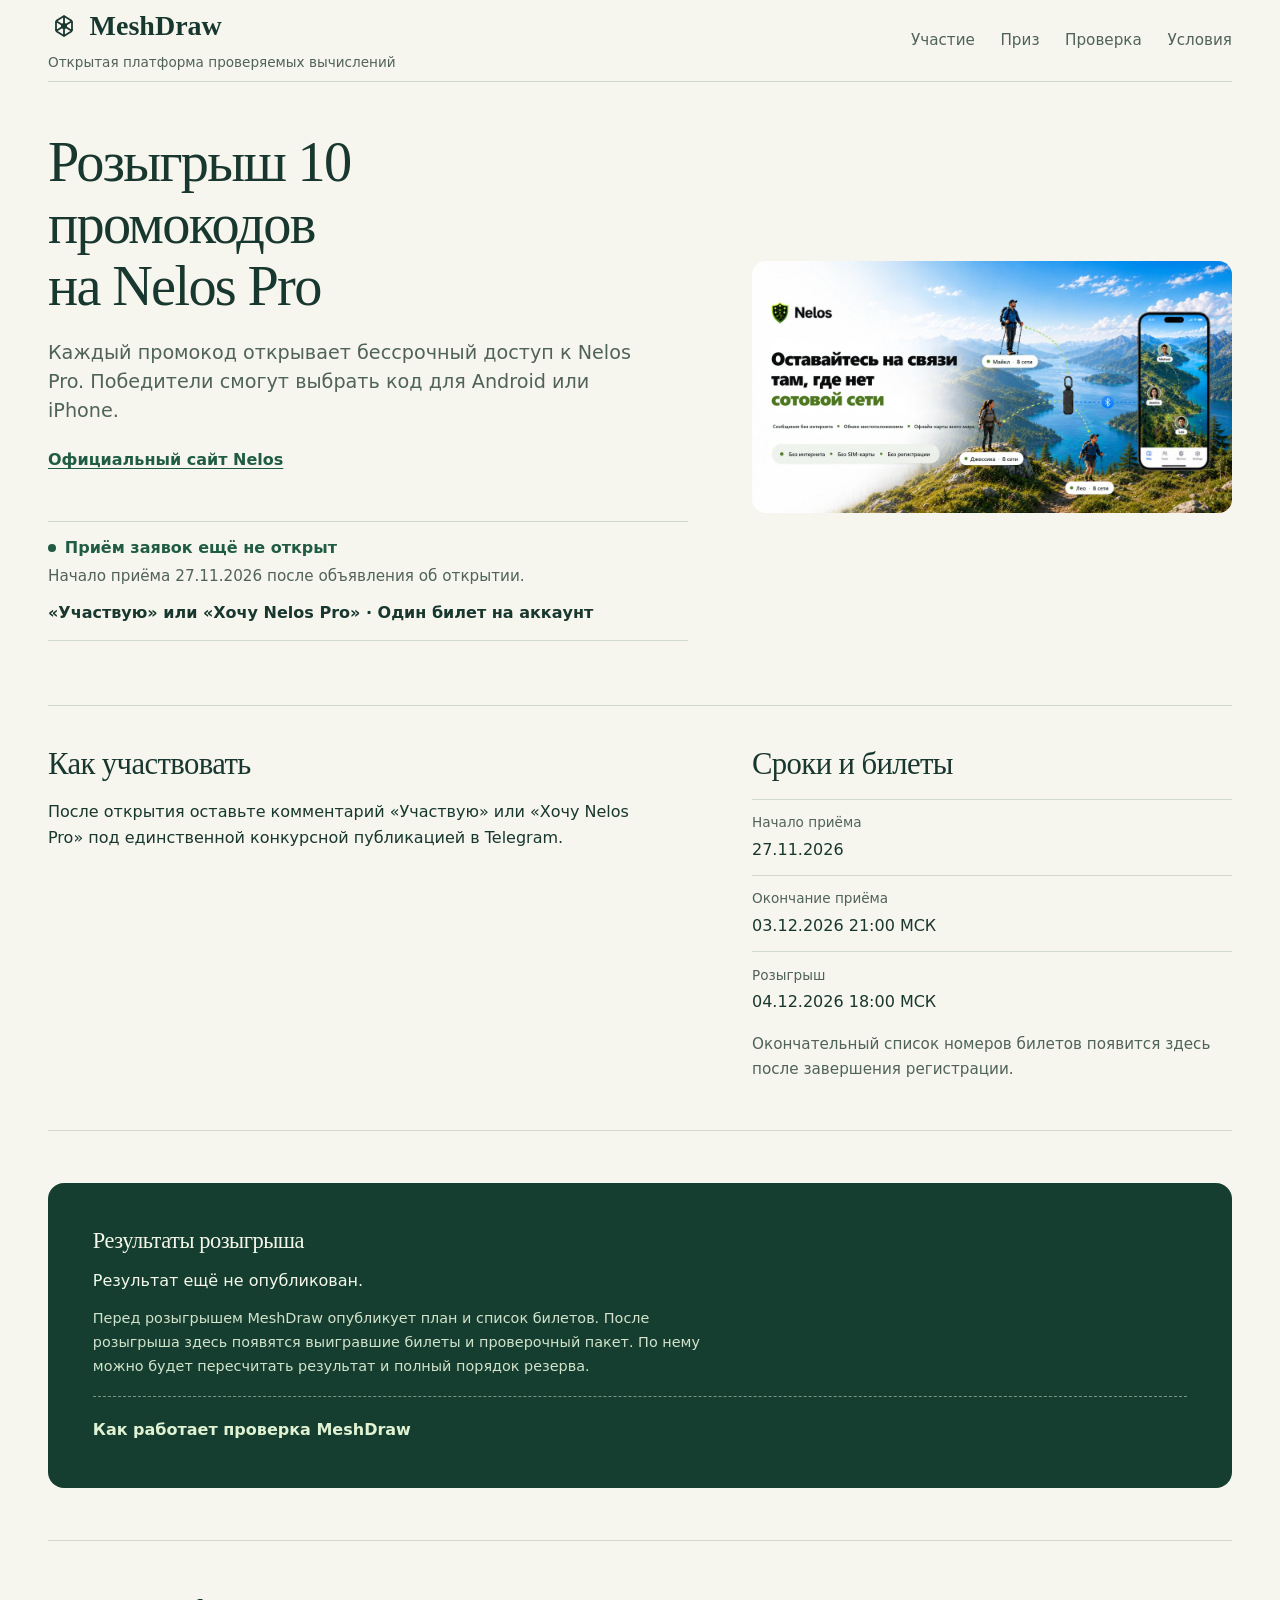
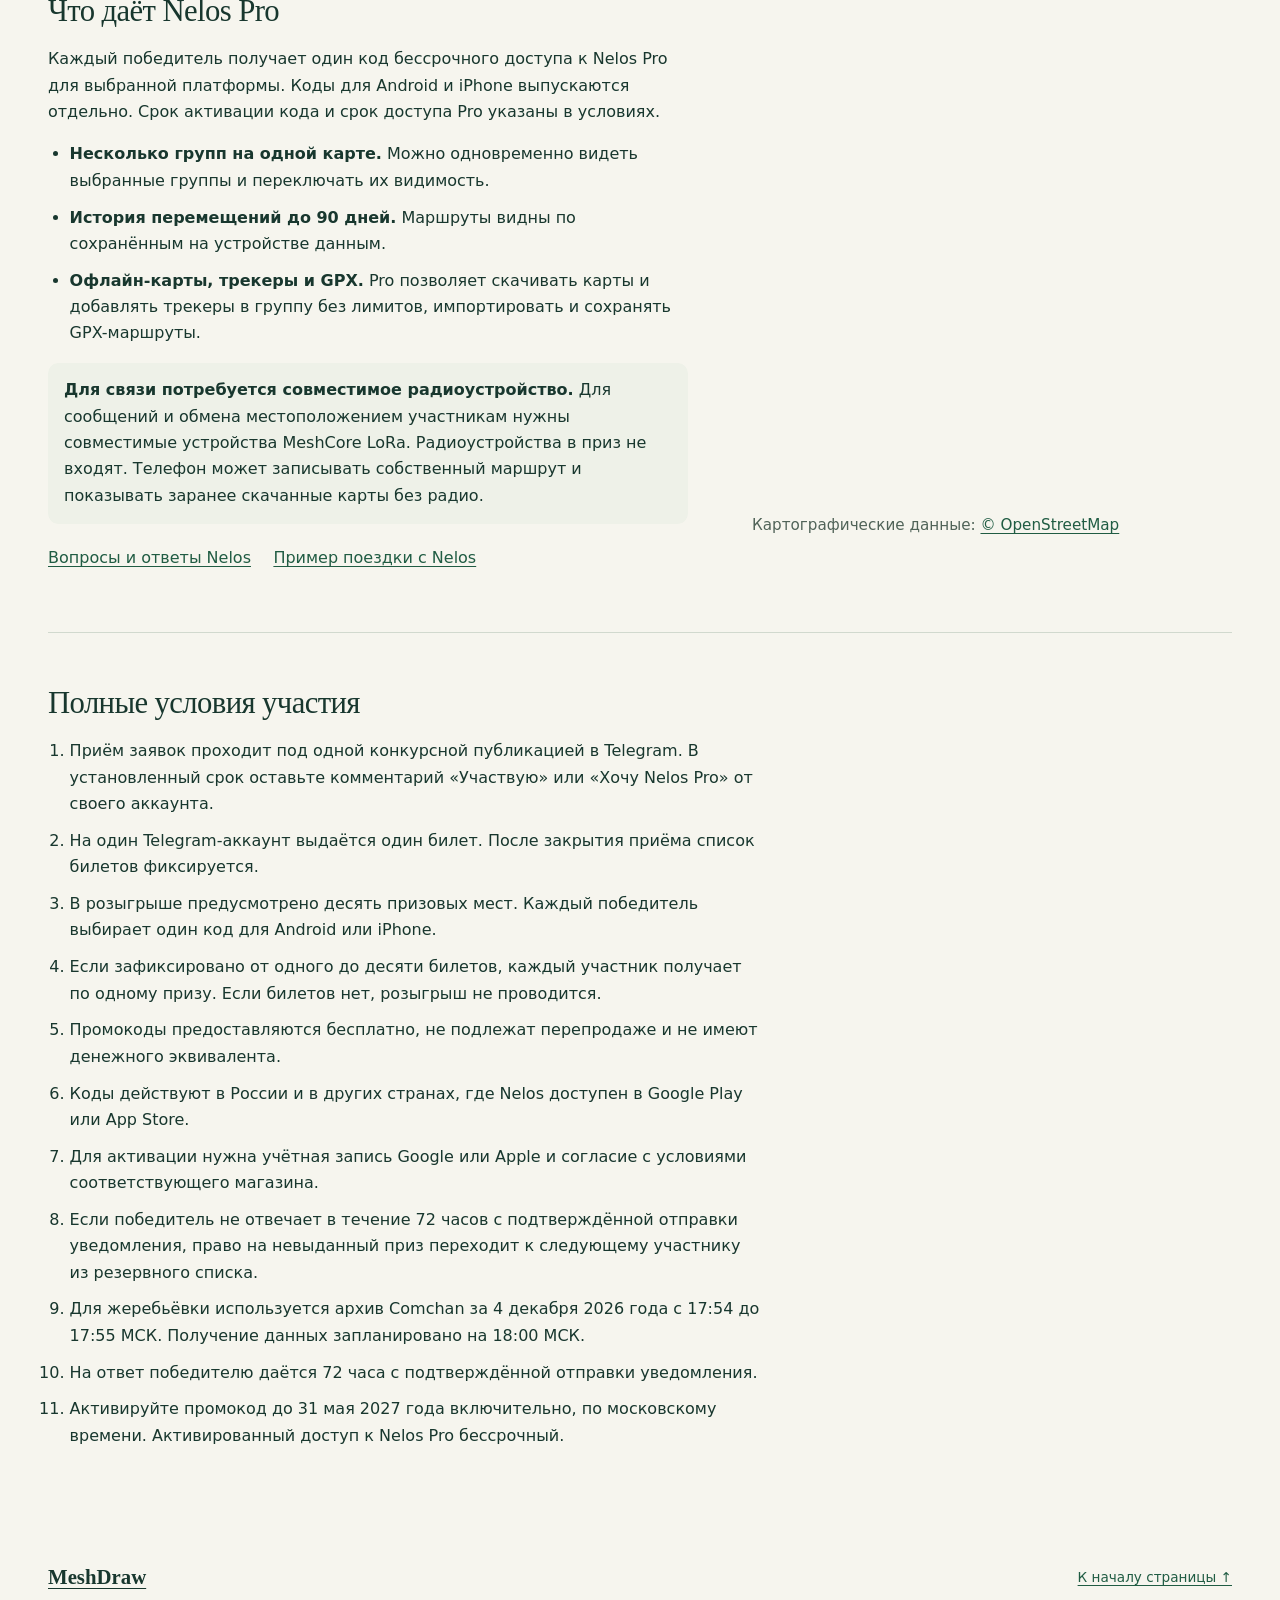
==== docs/contests/nelos-pro/index.html @ 6e7e4ba5 "Announce the Nelos Pro contest" ====
<!doctype html>
<html lang="ru">
<head>
  <meta charset="utf-8">
  <meta name="viewport" content="width=device-width,initial-scale=1">
  <meta http-equiv="Content-Security-Policy" content="default-src 'none'; style-src 'self'; img-src 'self'; script-src 'self'; connect-src 'self'; base-uri 'none'; form-action 'none'; object-src 'none'">
  <meta name="referrer" content="no-referrer">
  <meta name="description" content="Розыгрыш 10 промокодов на Nelos Pro. Каждый промокод открывает бессрочный доступ к Pro на Android или iPhone.">
  <title>Розыгрыш 10 промокодов на Nelos Pro — MeshDraw</title>
  <link rel="stylesheet" href="../../style.css">
  <link rel="stylesheet" href="./nelos.css">
  <!-- contest-result-assets -->
</head>
<body>
  <a class="skip-link" href="#main">К содержанию</a>
  <header class="site-header shell">
    <div class="site-brand">
      <a class="brand" href="../../" aria-label="MeshDraw — главная">
        <svg viewBox="0 0 32 32" width="32" height="32" fill="none" stroke="currentColor" stroke-width="1.8" aria-hidden="true"><path d="M16 6v20M8 11l8-5 8 5M8 21l8 5 8-5M8 11v10m16-10v10M8 11l16 10M24 11 8 21"/><circle cx="16" cy="16" r="3" fill="currentColor" stroke="none"/></svg>
        <span>Mesh<wbr>Draw</span>
      </a>
      <p class="brand-subtitle">Открытая платформа проверяемых вычислений</p>
    </div>
    <nav aria-label="По странице">
      <a href="#participation">Участие</a>
      <a href="#prize">Приз</a>
      <a href="#verification">Проверка</a>
      <a href="#rules">Условия</a>
    </nav>
  </header>
  <main id="main" class="shell nelos-page" tabindex="-1">
    <section class="contest-overview nelos-hero" aria-labelledby="nelos-title">
      <div class="contest-intro">
        <h1 id="nelos-title">Розыгрыш 10 промокодов на Nelos Pro</h1>
        <p class="prize">Каждый промокод открывает бессрочный доступ к Nelos Pro. Победители смогут выбрать код для Android или iPhone.</p>
        <p class="nelos-product-links"><strong><a href="https://nelos.app/ru/" rel="noreferrer">Официальный сайт Nelos</a></strong></p>
        <div class="nelos-entry">
          <!-- registration-entry -->
          <p class="status">Приём заявок ещё не открыт</p>
          <p class="muted">Начало приёма <time datetime="2026-11-27">27.11.2026</time> после объявления об открытии.</p>
          <!-- /registration-entry -->
          <p class="nelos-entry-rule">«Участвую» или «Хочу Nelos Pro» · Один билет на аккаунт</p>
        </div>
      </div>
      <figure class="nelos-hero-art">
        <img src="./assets/nelos-hero.webp" width="1200" height="630" fetchpriority="high" decoding="async"
             alt="Nelos показывает расположение участников похода на карте и связывает их через радиоустройство">
      </figure>
    </section>

    <div class="contest-content nelos-participation">
      <section id="participation" aria-labelledby="participation-title">
        <h2 id="participation-title">Как участвовать</h2>
        <!-- registration-how -->
        <p>После открытия оставьте комментарий «Участвую» или «Хочу Nelos Pro» под единственной конкурсной публикацией в Telegram.</p>
        <!-- /registration-how -->
      </section>
      <section id="schedule" aria-labelledby="schedule-title">
        <h2 id="schedule-title">Сроки и билеты</h2>
        <!-- registration-dates -->
        <dl class="dates nelos-dates">
          <div><dt>Начало приёма</dt><dd><time datetime="2026-11-27">27.11.2026</time></dd></div>
          <div><dt>Окончание приёма</dt><dd><time datetime="2026-12-03T18:00:00Z">03.12.2026 21:00 МСК</time></dd></div>
          <div><dt>Розыгрыш</dt><dd><time datetime="2026-12-04T15:00:00Z">04.12.2026 18:00 МСК</time></dd></div>
        </dl>
        <!-- /registration-dates -->
        <!-- registration-tickets -->
        <p class="muted">Окончательный список номеров билетов появится здесь после завершения регистрации.</p>
        <!-- /registration-tickets -->
      </section>
    </div>

    <!-- contest-result -->
    <section class="nelos-section nelos-proof" id="verification" aria-labelledby="verification-title">
      <div class="result-panel">
        <h2 id="verification-title">Результаты розыгрыша</h2>
        <p>Результат ещё не опубликован.</p>
        <p class="result-note">Перед розыгрышем MeshDraw опубликует план и список билетов. После розыгрыша здесь появятся выигравшие билеты и проверочный пакет. По нему можно будет пересчитать результат и полный порядок резерва.</p>
        <a class="result-link" href="https://github.com/VoxMesh/MeshDraw#методика" rel="noreferrer">Как работает проверка MeshDraw</a>
      </div>
    </section>
    <!-- /contest-result -->

    <section class="nelos-section nelos-prize" id="prize" aria-labelledby="prize-title">
      <div class="nelos-prize-copy">
        <h2 id="prize-title">Что даёт Nelos Pro</h2>
        <p>Каждый победитель получает один код бессрочного доступа к Nelos Pro для выбранной платформы. Коды для Android и iPhone выпускаются отдельно. Срок активации кода и срок доступа Pro указаны в условиях.</p>
        <ul class="nelos-features">
          <li><strong>Несколько групп на одной карте.</strong> Можно одновременно видеть выбранные группы и переключать их видимость.</li>
          <li><strong>История перемещений до 90 дней.</strong> Маршруты видны по сохранённым на устройстве данным.</li>
          <li><strong>Офлайн-карты, трекеры и GPX.</strong> Pro позволяет скачивать карты и добавлять трекеры в группу без лимитов, импортировать и сохранять GPX-маршруты.</li>
        </ul>
        <p class="nelos-hardware"><strong>Для связи потребуется совместимое радиоустройство.</strong> Для сообщений и обмена местоположением участникам нужны совместимые устройства MeshCore LoRa. Радиоустройства в приз не входят. Телефон может записывать собственный маршрут и показывать заранее скачанные карты без радио.</p>
        <p class="nelos-product-links"><a href="https://nelos.app/faq/" rel="noreferrer">Вопросы и ответы Nelos</a> <a href="https://nelos.app/field/life360-vietnam-motorcycle-road-trip/" rel="noreferrer">Пример поездки с Nelos</a></p>
      </div>
      <div class="nelos-gallery">
        <figure>
          <img src="./assets/nelos-history.webp" width="552" height="1200" loading="lazy" decoding="async"
               alt="Экран истории перемещений: цветная линия маршрута на карте">
        </figure>
        <figure>
          <img src="./assets/nelos-groups.webp" width="552" height="1200" loading="lazy" decoding="async"
               alt="Экран Nelos со списком нескольких групп и настройкой их видимости">
        </figure>
        <p class="nelos-attribution">Картографические данные: <a href="https://www.openstreetmap.org/copyright" rel="noreferrer">© OpenStreetMap</a></p>
      </div>
    </section>

    <section class="nelos-section nelos-rules" id="rules" aria-labelledby="rules-title">
      <h2 id="rules-title">Полные условия участия</h2>
      <ol>
        <li>Приём заявок проходит под одной конкурсной публикацией в Telegram. В установленный срок оставьте комментарий «Участвую» или «Хочу Nelos Pro» от своего аккаунта.</li>
        <li>На один Telegram-аккаунт выдаётся один билет. После закрытия приёма список билетов фиксируется.</li>
        <li>В розыгрыше предусмотрено десять призовых мест. Каждый победитель выбирает один код для Android или iPhone.</li>
        <!-- insufficient-policy -->
          <li>Если зафиксировано от одного до десяти билетов, каждый участник получает по одному призу. Если билетов нет, розыгрыш не проводится.</li>
        <!-- /insufficient-policy -->
        <!-- additional-terms -->
        <li>Промокоды предоставляются бесплатно, не подлежат перепродаже и не имеют денежного эквивалента.</li>
        <li>Коды действуют в России и в других странах, где Nelos доступен в Google Play или App Store.</li>
        <li>Для активации нужна учётная запись Google или Apple и согласие с условиями соответствующего магазина.</li>
        <li>Если победитель не отвечает в течение 72 часов с подтверждённой отправки уведомления, право на невыданный приз переходит к следующему участнику из резервного списка.</li>
        <li>Для жеребьёвки используется архив Comchan за 4 декабря 2026 года с 17:54 до 17:55 МСК. Получение данных запланировано на 18:00 МСК.</li>
        <!-- /additional-terms -->
        <li>На ответ победителю даётся 72 часа с подтверждённой отправки уведомления.</li>
        <li>Активируйте промокод до <time datetime="2027-05-31">31 мая 2027 года</time> включительно, по московскому времени. Активированный доступ к Nelos Pro бессрочный.</li>
      </ol>
    </section>
  </main>
  <footer class="site-footer shell">
    <a class="footer-brand" href="../../">MeshDraw</a>
    <a href="#main">К началу страницы ↑</a>
  </footer>
</body>
</html>
---- docs/style.css ----
:root { color-scheme:light; --ink:#18372e; --muted:#506358; --paper:#f6f5ee; --surface:#fffef9; --line:#d1d9ce; --accent:#205c43; --forest:#153e30; --mint:#e0f2d2; --error:#9c322c; --focus:#b95320; --hint:#eef1e8; }
* { box-sizing:border-box; }
[hidden] { display:none !important; }
html { scroll-behavior:smooth; scroll-padding-top:1.5rem; }
body { margin:0; background:var(--paper); color:var(--ink); font:1rem/1.65 system-ui,-apple-system,'Segoe UI',sans-serif; }
.shell { width:min(100% - 6rem,77rem); margin-inline:auto; }
.site-header { display:flex; align-items:center; justify-content:space-between; gap:.65rem 1.5rem; padding-block:.55rem; border-bottom:1px solid var(--line); }
.brand { display:inline-flex; align-items:center; gap:.6rem; font:700 1.75rem/1.2 Georgia,'Times New Roman',serif; text-decoration:none; color:var(--ink); }
.site-brand { min-inline-size:0; }
.brand { max-inline-size:100%; min-inline-size:0; }
.brand-subtitle { max-width:48ch; margin-top:.2rem; color:var(--muted); font-size:.85rem; line-height:1.4; overflow-wrap:anywhere; }
.brand span { min-inline-size:0; overflow-wrap:anywhere; }
.brand svg { flex-shrink:0; }
nav { display:flex; flex-wrap:wrap; gap:clamp(.8rem,2vw,2rem); font-size:.95rem; }
nav a { display:inline-flex; align-items:center; min-height:44px; text-decoration:none; color:var(--muted); padding-block:.5rem; }
nav a:hover { text-decoration:underline; }
main { padding-block:1.4rem 1rem; }
.prelaunch { padding-block:clamp(2rem,6vw,5.5rem) clamp(2.5rem,6vw,5.5rem); }
.prelaunch h1 { max-width:20ch; }
.prelaunch p { max-width:48ch; margin-top:1.25rem; color:var(--muted); font-size:1.05rem; }
h1,h2,h3,p { margin:0; }
h1,h2,h3 { overflow-wrap:anywhere; text-wrap:balance; }
h1 { font:500 clamp(2.25rem,4.4vw,3.75rem)/1.1 Georgia,'Times New Roman',serif; letter-spacing:-.03em; max-width:19ch; }
h2 { font:500 clamp(1.5rem,2.4vw,2rem)/1.2 Georgia,'Times New Roman',serif; letter-spacing:-.02em; margin-bottom:1rem; }
h3 { font-size:1.05rem; margin-block:1.5rem .75rem; }
p+p { margin-top:.8rem; }
.synthetic { background:#eee5bf; color:#49431e; padding:.65rem 1rem; margin-bottom:2rem; border-radius:.4rem; font-size:.9rem; }
.contest-overview { display:grid; grid-template-columns:minmax(0,1.2fr) minmax(0,.9fr); gap:clamp(2rem,5vw,5rem); align-items:start; padding-block:1.25rem 3.5rem; }
.contest-intro { padding-block:.5rem; }
.prize { font-size:1.2rem; line-height:1.5; margin-top:1.3rem; overflow-wrap:anywhere; }
.status { display:inline-flex; align-items:baseline; gap:.55rem; color:var(--accent); font-weight:650; margin-top:1.5rem; }
.status::before { content:''; width:.5rem; height:.5rem; border-radius:50%; background:currentColor; flex:0 0 .5rem; align-self:center; }
.status[data-tone="loading"] { color:var(--muted); }
.status[data-tone="error"] { color:var(--error); }
.dates { margin:1.5rem 0 0; display:grid; gap:1rem; }
.dates div { border-top:1px solid var(--line); padding-top:.7rem; }
dt { font-size:.85rem; color:var(--muted); margin-bottom:.2rem; }
dd { margin:0; overflow-wrap:anywhere; font-variant-numeric:tabular-nums; }
.snapshot-note { color:var(--muted); font-size:.85rem; max-width:55ch; margin-top:1rem; }
.result-panel { position:relative; overflow:hidden; background:var(--forest); color:#f4f8eb; border-radius:1rem; padding:clamp(1.5rem,3.5vw,3rem); min-width:0; }
.result-panel h2 { font-size:1.4rem; margin-bottom:2.5rem; }
.winner-label { color:#c8ddc4; font-size:.9rem; }
.winner { font:500 clamp(3.25rem,7vw,6rem)/1.2 Georgia,'Times New Roman',serif; letter-spacing:-.03em; font-variant-numeric:lining-nums tabular-nums; overflow-wrap:anywhere; padding-block:.25rem .8rem; }
.result-panel[data-result="empty"] .winner,.result-panel[data-result="error"] .winner { font-size:clamp(2rem,3.6vw,3rem); padding-block:1rem; }
.result-note { color:#d2e3cb; font-size:.9rem; min-height:3.3em; }
.result-link { display:flex; justify-content:space-between; gap:1rem; border-top:1px dashed #769780; margin-top:2rem; padding-top:1.25rem; color:var(--mint); font-weight:650; text-decoration:none; }
.result-link:hover { color:#fff; text-decoration:underline; }
.result-panel[data-result="available"] .winner { animation:reveal-result .6s cubic-bezier(.16,1,.3,1) both; }
@keyframes reveal-result { from { clip-path:inset(0 0 100%); transform:translateY(.25rem); } to { clip-path:inset(0); transform:translateY(0); } }
.contest-content { display:grid; grid-template-columns:minmax(0,1.2fr) minmax(0,.9fr); gap:clamp(2rem,5vw,5rem); padding-block:2.5rem 3rem; border-top:1px solid var(--line); }
.rules { white-space:pre-wrap; overflow-wrap:anywhere; max-width:70ch; }
.ticket-count { display:inline-block; padding:.1em .45em; background:#e3eadb; border-radius:.25rem; font:600 .65em/1.5 system-ui,sans-serif; vertical-align:.15em; font-variant-numeric:tabular-nums; }
.tickets-section .muted { max-width:50ch; }
.tickets { display:grid; grid-template-columns:repeat(auto-fill,minmax(4.2rem,1fr)); gap:.5rem; list-style:none; padding:.25rem; margin:1rem 0 .25rem; max-height:20rem; overflow:auto; font:.95rem/1.6 ui-monospace,'Cascadia Code',Consolas,monospace; font-variant-numeric:tabular-nums; }
.tickets li { background:var(--surface); text-align:center; border:1px solid var(--line); border-radius:.3rem; padding:.4rem .25rem; overflow-wrap:anywhere; }
.tickets li[data-winner="true"] { background:var(--forest); color:#fff; border-color:var(--forest); }
.verification { display:grid; grid-template-columns:minmax(0,1.2fr) minmax(0,.9fr); column-gap:clamp(2rem,5vw,5rem); background:var(--surface); border:1px solid var(--line); border-radius:1rem; padding:clamp(1.25rem,3.3vw,3rem); }
.verification-intro p { max-width:65ch; }
.verification-action { padding-top:.25rem; }
button { border:1px solid var(--accent); border-radius:.5rem; padding:.9rem 1.6rem; background:var(--accent); color:#fff; font:650 1rem/1.4 system-ui,sans-serif; cursor:pointer; min-height:3rem; min-width:12rem; }
button:hover:not(:disabled) { background:#164b35; border-color:#164b35; }
button:active:not(:disabled) { background:#103c29; }
button:disabled { background:#e0e5da; color:#52634f; border-color:#c0cbb8; cursor:not-allowed; }
.verification-status { margin-top:1rem; font-size:.95rem; font-weight:600; min-height:3.3em; overflow-wrap:anywhere; }
.verification-status[data-state="match"] { color:var(--accent); }
.verification-status[data-state="error"],.error { color:var(--error); }
details { margin-top:1rem; }
summary { cursor:pointer; width:fit-content; font-weight:600; color:var(--accent); padding-block:.4rem; min-height:2.75rem; }
summary:hover { text-decoration:underline; text-underline-offset:.2em; }
.technical-details { grid-column:1/-1; border-top:1px solid var(--line); padding-top:.6rem; }
.technical-body { padding-block:.75rem .25rem; }
.archive-plan { display:grid; gap:1rem; margin:.75rem 0 1.5rem; }
.archive-plan dd { font-size:.9rem; }
pre { margin:1.25rem 0; padding:1rem; background:var(--hint); border-radius:.4rem; white-space:pre-wrap; overflow-wrap:anywhere; overflow-x:auto; font:.85rem/1.6 ui-monospace,'Cascadia Code',Consolas,monospace; tab-size:2; }
code { font:.85em/1.6 ui-monospace,'Cascadia Code',Consolas,monospace; overflow-wrap:anywhere; }
.downloads { display:flex; gap:.5rem 2rem; flex-wrap:wrap; margin-block:1rem; font-size:.9rem; }
.downloads p { margin:0; }
.muted { color:var(--muted); font-size:.95rem; }
.site-footer { display:flex; align-items:center; justify-content:space-between; flex-wrap:wrap; gap:1rem 2rem; padding-block:2rem 2.5rem; color:var(--muted); font-size:.85rem; }
.footer-brand { font:700 1.3rem/1.2 Georgia,'Times New Roman',serif; color:var(--ink); }
a { color:var(--accent); text-underline-offset:.2em; text-decoration-thickness:1px; }
a:hover { text-decoration-thickness:2px; }
:focus-visible { outline:3px solid var(--focus); outline-offset:4px; }
.result-panel :focus-visible { outline-color:var(--mint); }
.skip-link { position:absolute; z-index:2; top:.5rem; left:.75rem; padding:.5rem .75rem; background:var(--surface); transform:translateY(-200%); }
.skip-link:focus { transform:translateY(0); }
::selection { background:#c5dec1; color:var(--ink); }
* { scrollbar-color:#829b7e var(--paper); }
@media(max-width:55rem) {
  .shell { width:calc(100% - 3rem); }
  .contest-overview,.contest-content,.verification { grid-template-columns:minmax(0,1fr); }
  .contest-overview { padding-bottom:2rem; gap:2rem; }
  .contest-content { padding-block:2rem; gap:2rem; }
  h1 { max-width:24ch; }
  .result-panel h2 { margin-bottom:1.5rem; }
  .verification-action { margin-top:1.5rem; }
}
@media(max-width:32rem) {
  .shell { width:calc(100% - 2rem); }
  .site-header { flex-wrap:wrap; gap:0 .8rem; padding-block:.5rem; }
  .brand { font-size:1.45rem; }
  .brand svg { width:1.55rem; height:1.55rem; }
  nav { gap:0 .9rem; font-size:.85rem; }
  main { padding-top:1.25rem; }
  .contest-overview { padding-top:.5rem; }
  .synthetic { margin-bottom:1.5rem; }
  button { width:100%; }
  .result-panel { padding:1.5rem; }
  .site-footer { align-items:flex-start; flex-direction:column; }
  pre { padding:.75rem; }
}
@media(prefers-reduced-motion:reduce) { html { scroll-behavior:auto; } .result-panel[data-result="available"] .winner { animation:none; } }
---- docs/contests/nelos-pro/nelos.css ----
.nelos-hero { align-items: center; }
.nelos-hero h1 { max-width: 19ch; }
.nelos-hero .prize { max-width: 48ch; color: var(--muted); }

.nelos-entry {
  margin-top: clamp(1.5rem, 3vw, 2.5rem);
  padding-block: .85rem;
  border-block: 1px solid var(--line);
}

.nelos-entry .status { margin: 0; }
.nelos-entry .muted { margin: .15rem 0 0; }
.nelos-entry-rule { margin-top: .7rem; font-weight: 600; }
.nelos-register {
  display: inline-flex;
  align-items: center;
  min-height: 44px;
  margin-top: .85rem;
  padding: .55rem 1rem;
  border-radius: .5rem;
  background: var(--accent);
  color: #fff;
  font-weight: 650;
  text-decoration: none;
}
.nelos-register:hover { background: var(--forest); }

.nelos-page figure { margin: 0; min-width: 0; }

.nelos-hero-art img {
  display: block;
  width: 100%;
  height: auto;
  border-radius: .85rem;
}

.nelos-participation p { max-width: 60ch; }
.nelos-dates { margin-top: 0; gap: .75rem; }
.nelos-dates + p { margin-top: 1rem; }

.nelos-section {
  padding-block: clamp(1.65rem, 4.5vw, 3.25rem);
  border-top: 1px solid var(--line);
}

.nelos-prize {
  display: grid;
  grid-template-columns: minmax(0, 1.2fr) minmax(0, .9fr);
  column-gap: clamp(2rem, 5vw, 5rem);
  align-items: start;
}

.nelos-features, .nelos-rules ol { padding-inline-start: 1.35rem; }
.nelos-features li + li, .nelos-rules li + li { margin-top: .65rem; }
.nelos-hardware { background: var(--hint); padding: .9rem 1rem; border-radius: .65rem; }
.nelos-product-links { display: flex; flex-wrap: wrap; gap: .25rem 1.4rem; }
.nelos-product-links a { display: inline-flex; align-items: center; min-height: 44px; }

.nelos-gallery { display: grid; grid-template-columns: repeat(2, minmax(0, 1fr)); gap: clamp(.7rem, 2vw, 1.25rem); }
.nelos-gallery img { display: block; width: 100%; height: auto; border-radius: .65rem; }
.nelos-attribution { grid-column: 1 / -1; margin: 0; color: var(--muted); font-size: .95rem; }
.nelos-proof .result-panel h2 { margin-bottom: .85rem; }
.nelos-proof .result-panel > p { max-width: 68ch; }
.nelos-proof .result-note { min-height: 0; }
.nelos-proof .result-link { justify-content: start; margin-top: 1.1rem; }
.nelos-rules ol { max-width: 70ch; }

@media (max-width: 55rem) {
  .nelos-prize { grid-template-columns: 1fr; row-gap: 1.5rem; }
  .nelos-gallery { width: min(100%, 29rem); }
}

@media (max-width: 32rem) {
  .nelos-hero h1 { font-size: clamp(2rem, 9vw, 2.5rem); }
  .nelos-hero .prize { font-size: 1.05rem; margin-top: 1rem; }
  .nelos-entry { margin-top: 1.25rem; }
}
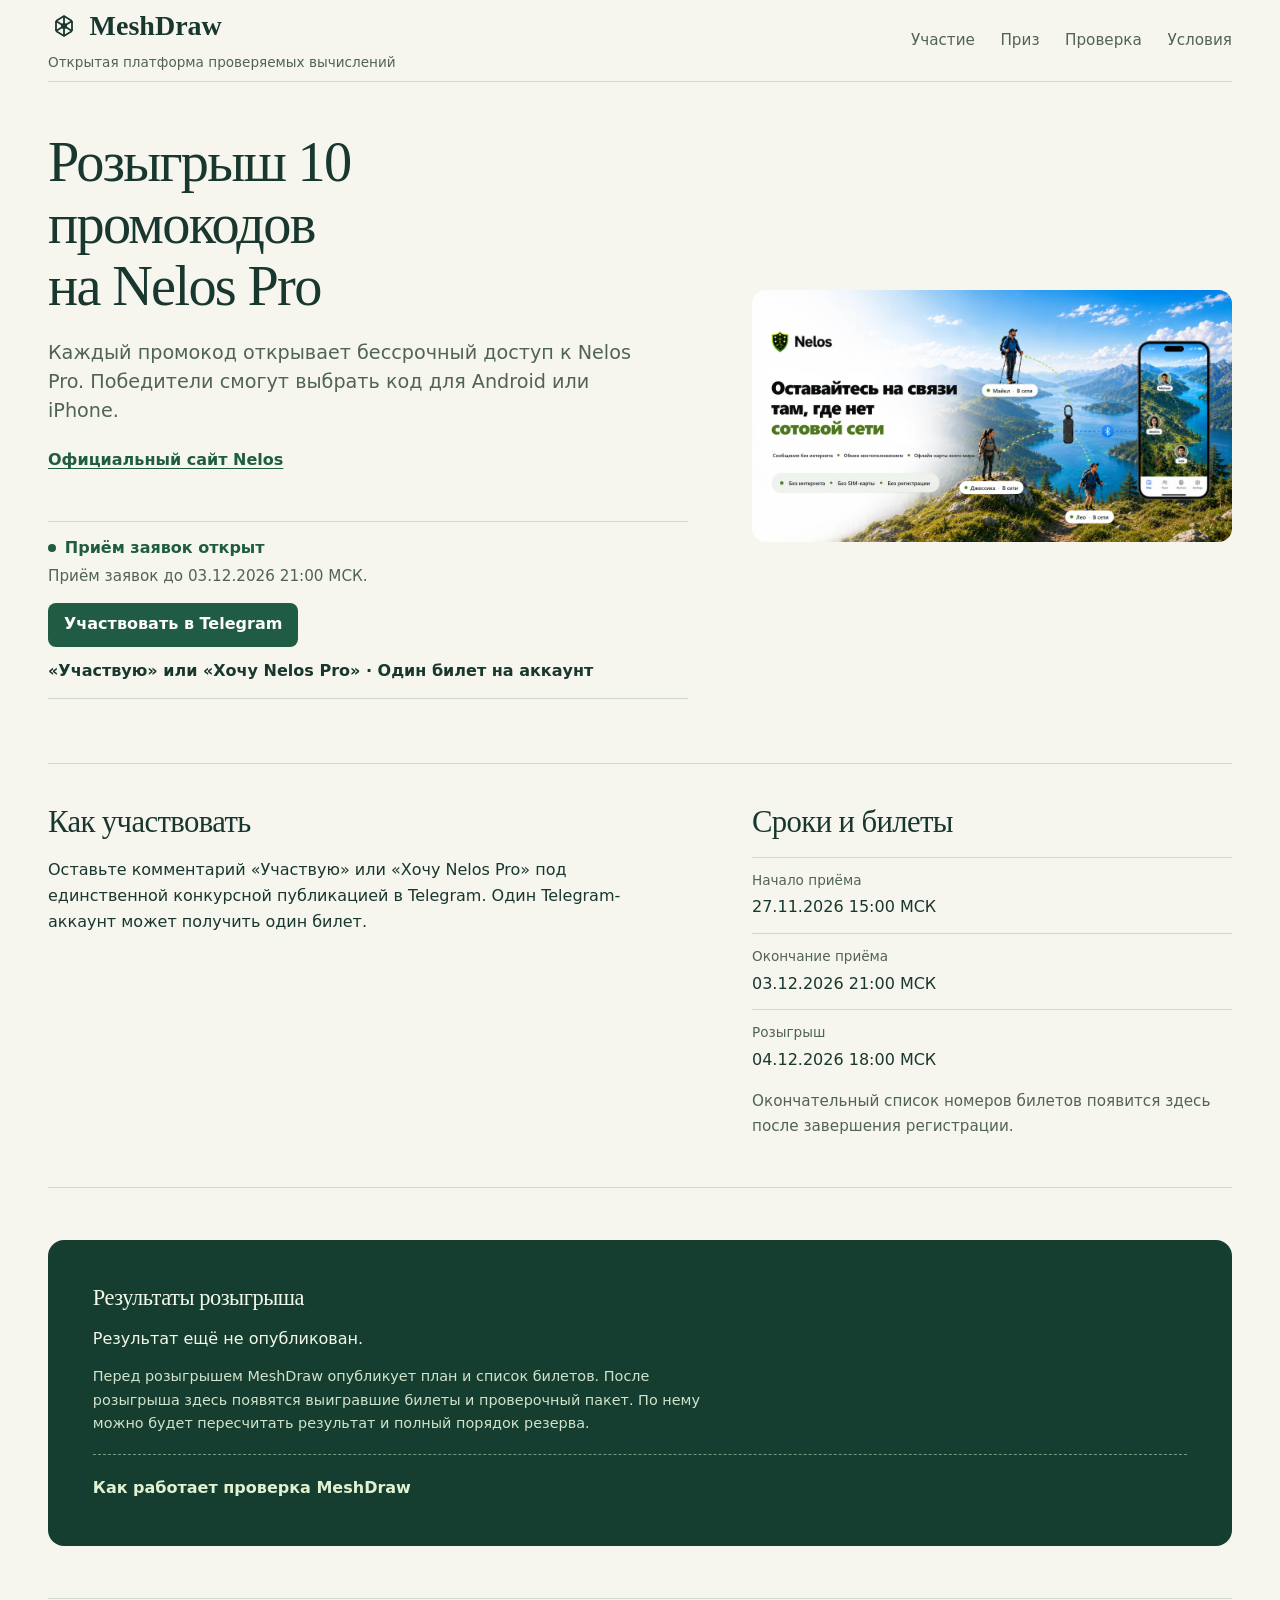
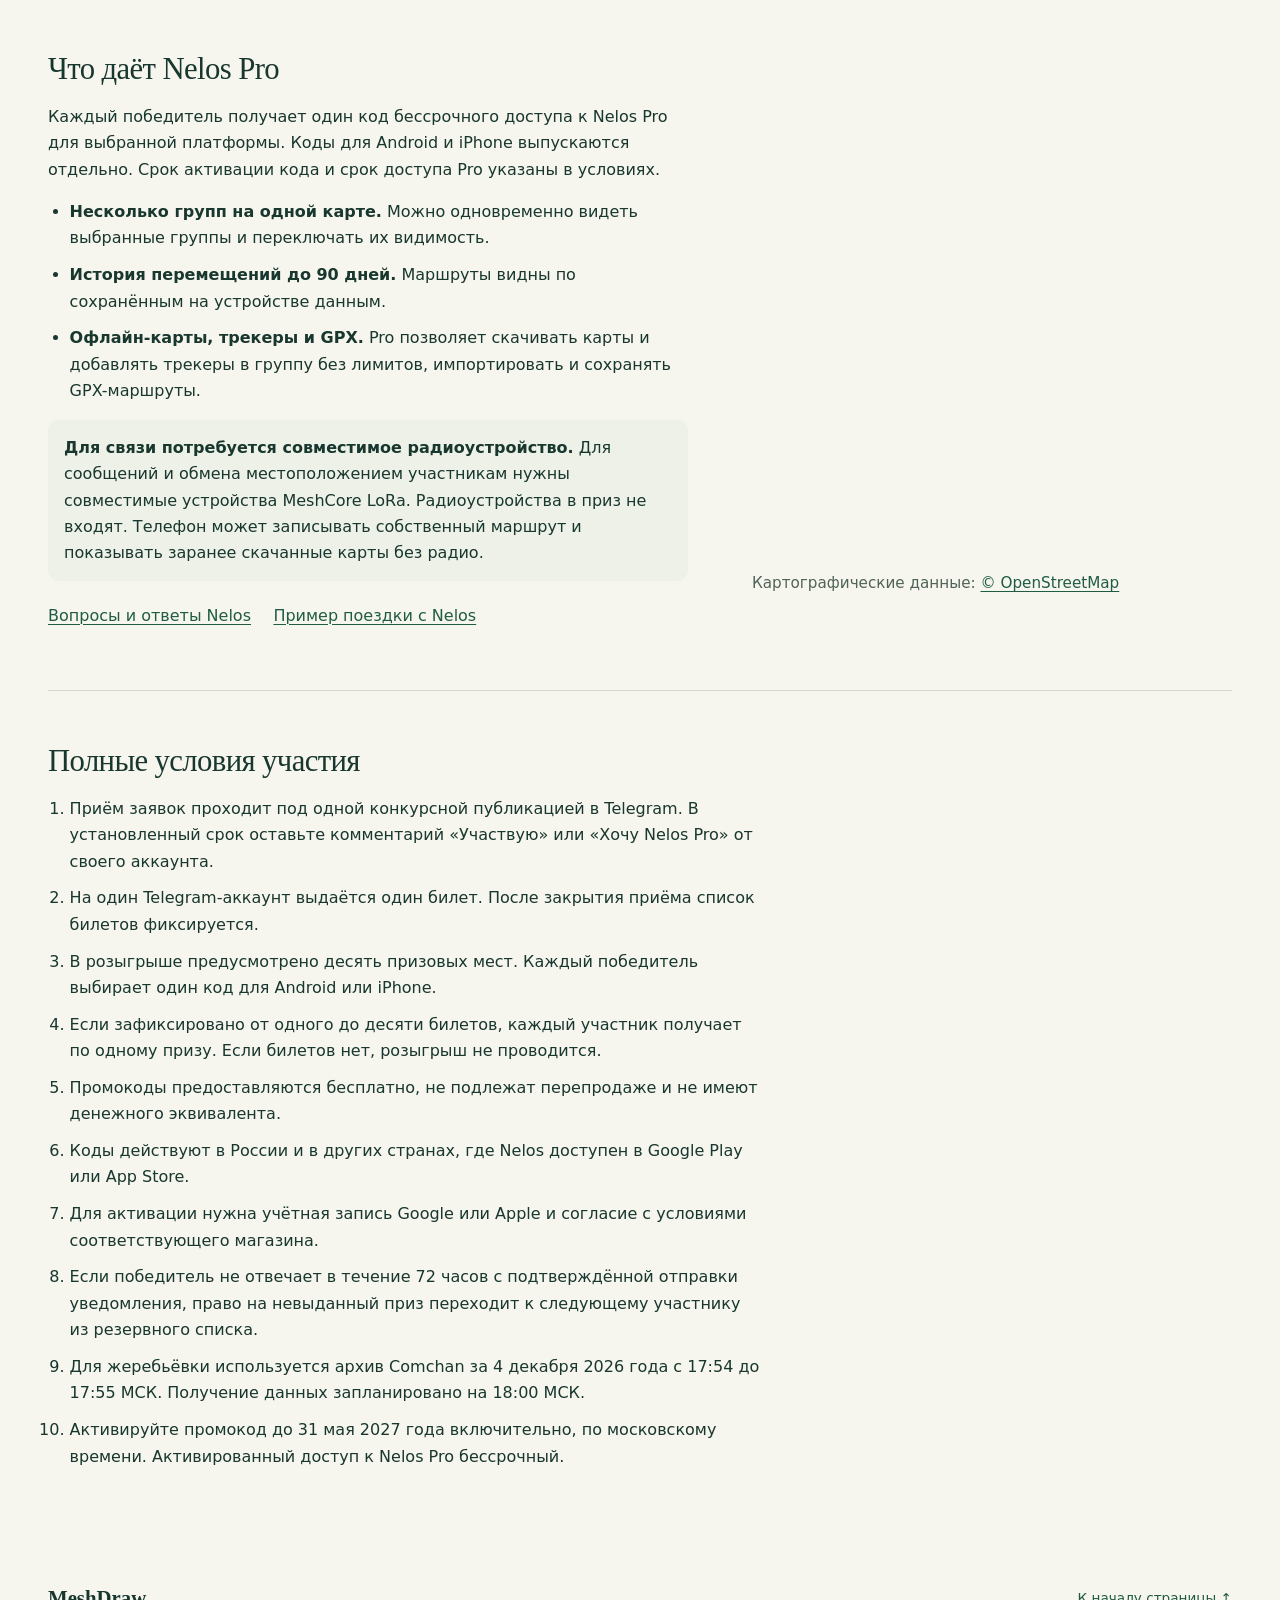
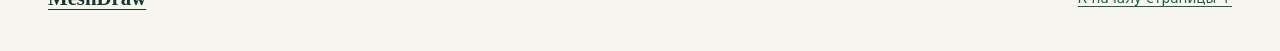
==== commit 4a8bc08b: "Open Nelos Pro giveaway registration" ====
--- a/docs/contests/nelos-pro/index.html
+++ b/docs/contests/nelos-pro/index.html
@@ -36,8 +36,9 @@
         <p class="nelos-product-links"><strong><a href="https://nelos.app/ru/" rel="noreferrer">Официальный сайт Nelos</a></strong></p>
         <div class="nelos-entry">
           <!-- registration-entry -->
-          <p class="status">Приём заявок ещё не открыт</p>
-          <p class="muted">Начало приёма <time datetime="2026-11-27">27.11.2026</time> после объявления об открытии.</p>
+          <p class="status">Приём заявок открыт</p>
+          <p class="muted">Приём заявок до <time datetime="2026-12-03T18:00:00Z">03.12.2026 21:00 МСК</time>.</p>
+          <a class="nelos-register" href="https://t.me/MeshCore_offline_network/217" rel="noreferrer">Участвовать в Telegram</a>
           <!-- /registration-entry -->
           <p class="nelos-entry-rule">«Участвую» или «Хочу Nelos Pro» · Один билет на аккаунт</p>
         </div>
@@ -52,14 +53,14 @@
       <section id="participation" aria-labelledby="participation-title">
         <h2 id="participation-title">Как участвовать</h2>
         <!-- registration-how -->
-        <p>После открытия оставьте комментарий «Участвую» или «Хочу Nelos Pro» под единственной конкурсной публикацией в Telegram.</p>
+        <p>Оставьте комментарий «Участвую» или «Хочу Nelos Pro» под единственной конкурсной публикацией в Telegram. Один Telegram-аккаунт может получить один билет.</p>
         <!-- /registration-how -->
       </section>
       <section id="schedule" aria-labelledby="schedule-title">
         <h2 id="schedule-title">Сроки и билеты</h2>
         <!-- registration-dates -->
         <dl class="dates nelos-dates">
-          <div><dt>Начало приёма</dt><dd><time datetime="2026-11-27">27.11.2026</time></dd></div>
+          <div><dt>Начало приёма</dt><dd><time datetime="2026-11-27T12:00:17Z">27.11.2026 15:00 МСК</time></dd></div>
           <div><dt>Окончание приёма</dt><dd><time datetime="2026-12-03T18:00:00Z">03.12.2026 21:00 МСК</time></dd></div>
           <div><dt>Розыгрыш</dt><dd><time datetime="2026-12-04T15:00:00Z">04.12.2026 18:00 МСК</time></dd></div>
         </dl>
@@ -91,7 +92,7 @@
           <li><strong>Офлайн-карты, трекеры и GPX.</strong> Pro позволяет скачивать карты и добавлять трекеры в группу без лимитов, импортировать и сохранять GPX-маршруты.</li>
         </ul>
         <p class="nelos-hardware"><strong>Для связи потребуется совместимое радиоустройство.</strong> Для сообщений и обмена местоположением участникам нужны совместимые устройства MeshCore LoRa. Радиоустройства в приз не входят. Телефон может записывать собственный маршрут и показывать заранее скачанные карты без радио.</p>
-        <p class="nelos-product-links"><a href="https://nelos.app/faq/" rel="noreferrer">Вопросы и ответы Nelos</a> <a href="https://nelos.app/field/life360-vietnam-motorcycle-road-trip/" rel="noreferrer">Пример поездки с Nelos</a></p>
+        <p class="nelos-product-links"><a href="https://nelos.app/ru/faq/" rel="noreferrer">Вопросы и ответы Nelos</a> <a href="https://nelos.app/ru/field/life360-vietnam-motorcycle-road-trip/" rel="noreferrer">Пример поездки с Nelos</a></p>
       </div>
       <div class="nelos-gallery">
         <figure>
@@ -122,7 +123,6 @@
         <li>Если победитель не отвечает в течение 72 часов с подтверждённой отправки уведомления, право на невыданный приз переходит к следующему участнику из резервного списка.</li>
         <li>Для жеребьёвки используется архив Comchan за 4 декабря 2026 года с 17:54 до 17:55 МСК. Получение данных запланировано на 18:00 МСК.</li>
         <!-- /additional-terms -->
-        <li>На ответ победителю даётся 72 часа с подтверждённой отправки уведомления.</li>
         <li>Активируйте промокод до <time datetime="2027-05-31">31 мая 2027 года</time> включительно, по московскому времени. Активированный доступ к Nelos Pro бессрочный.</li>
       </ol>
     </section>
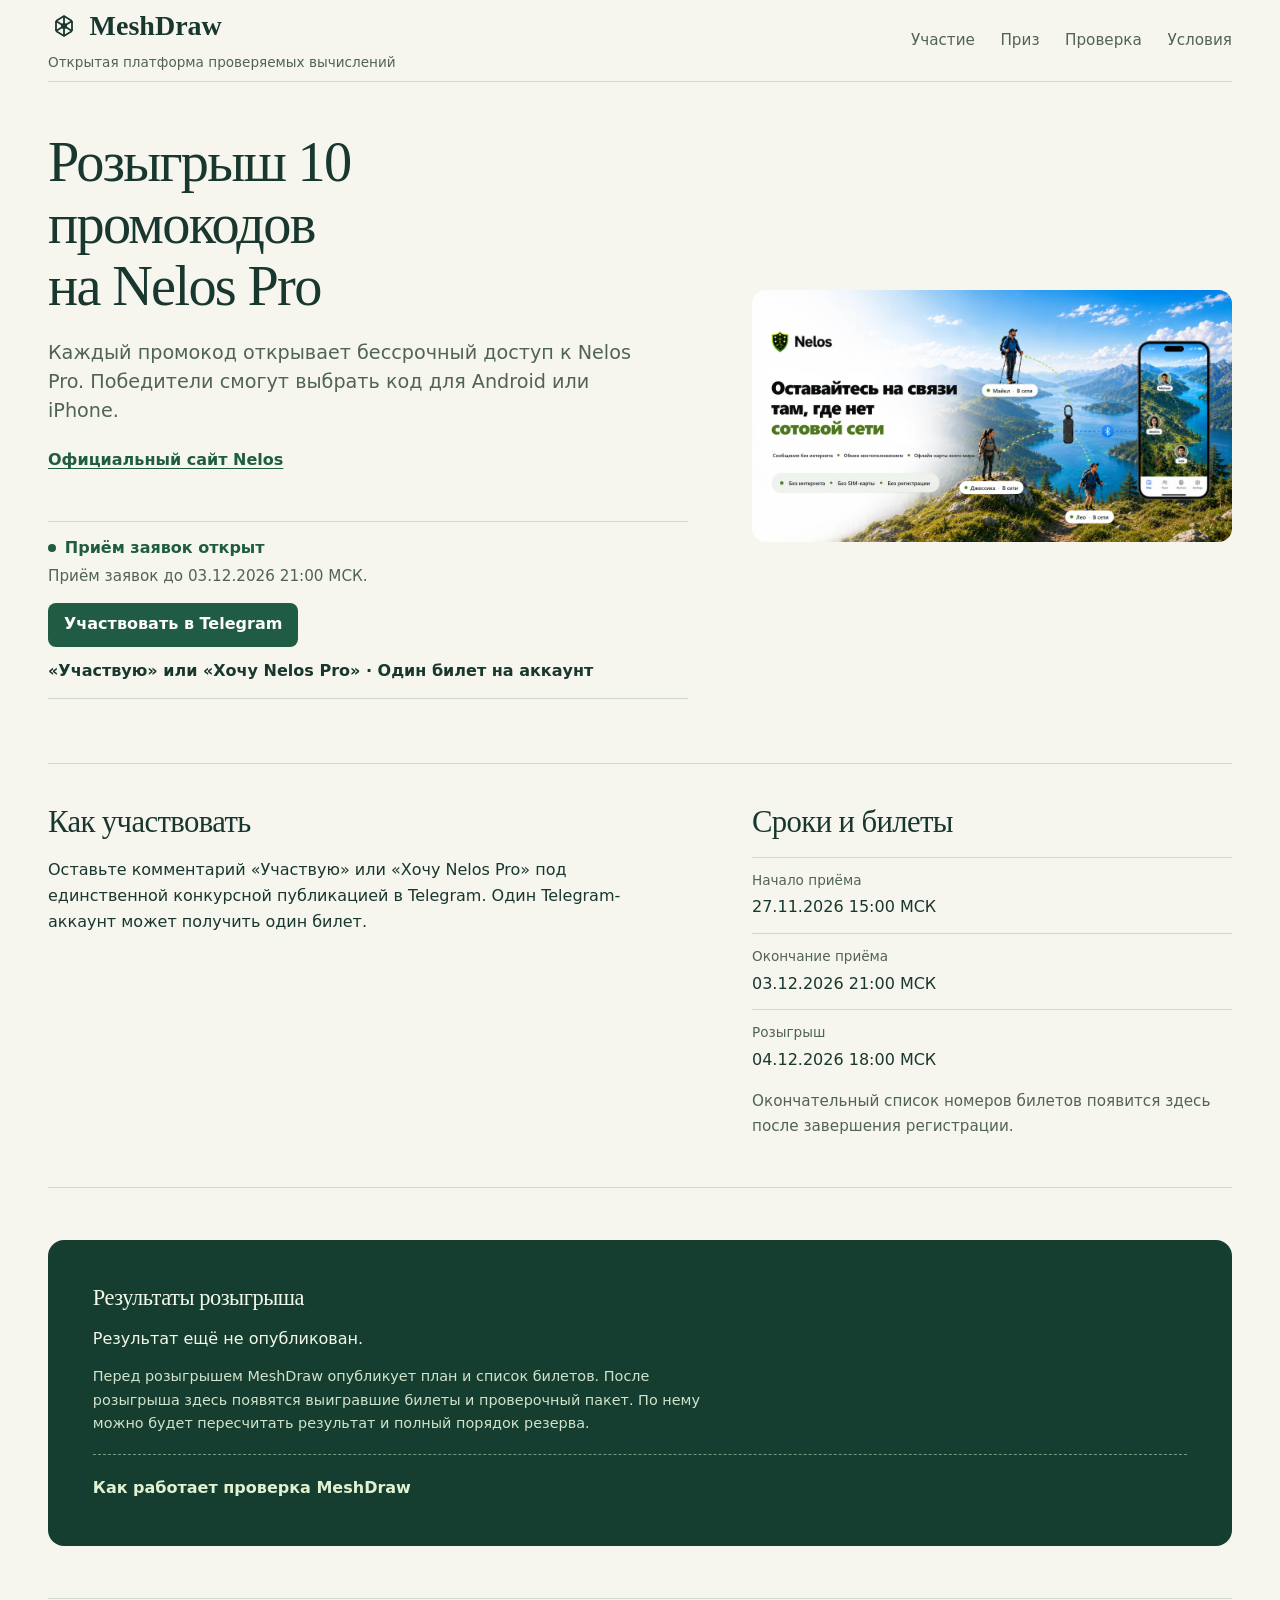
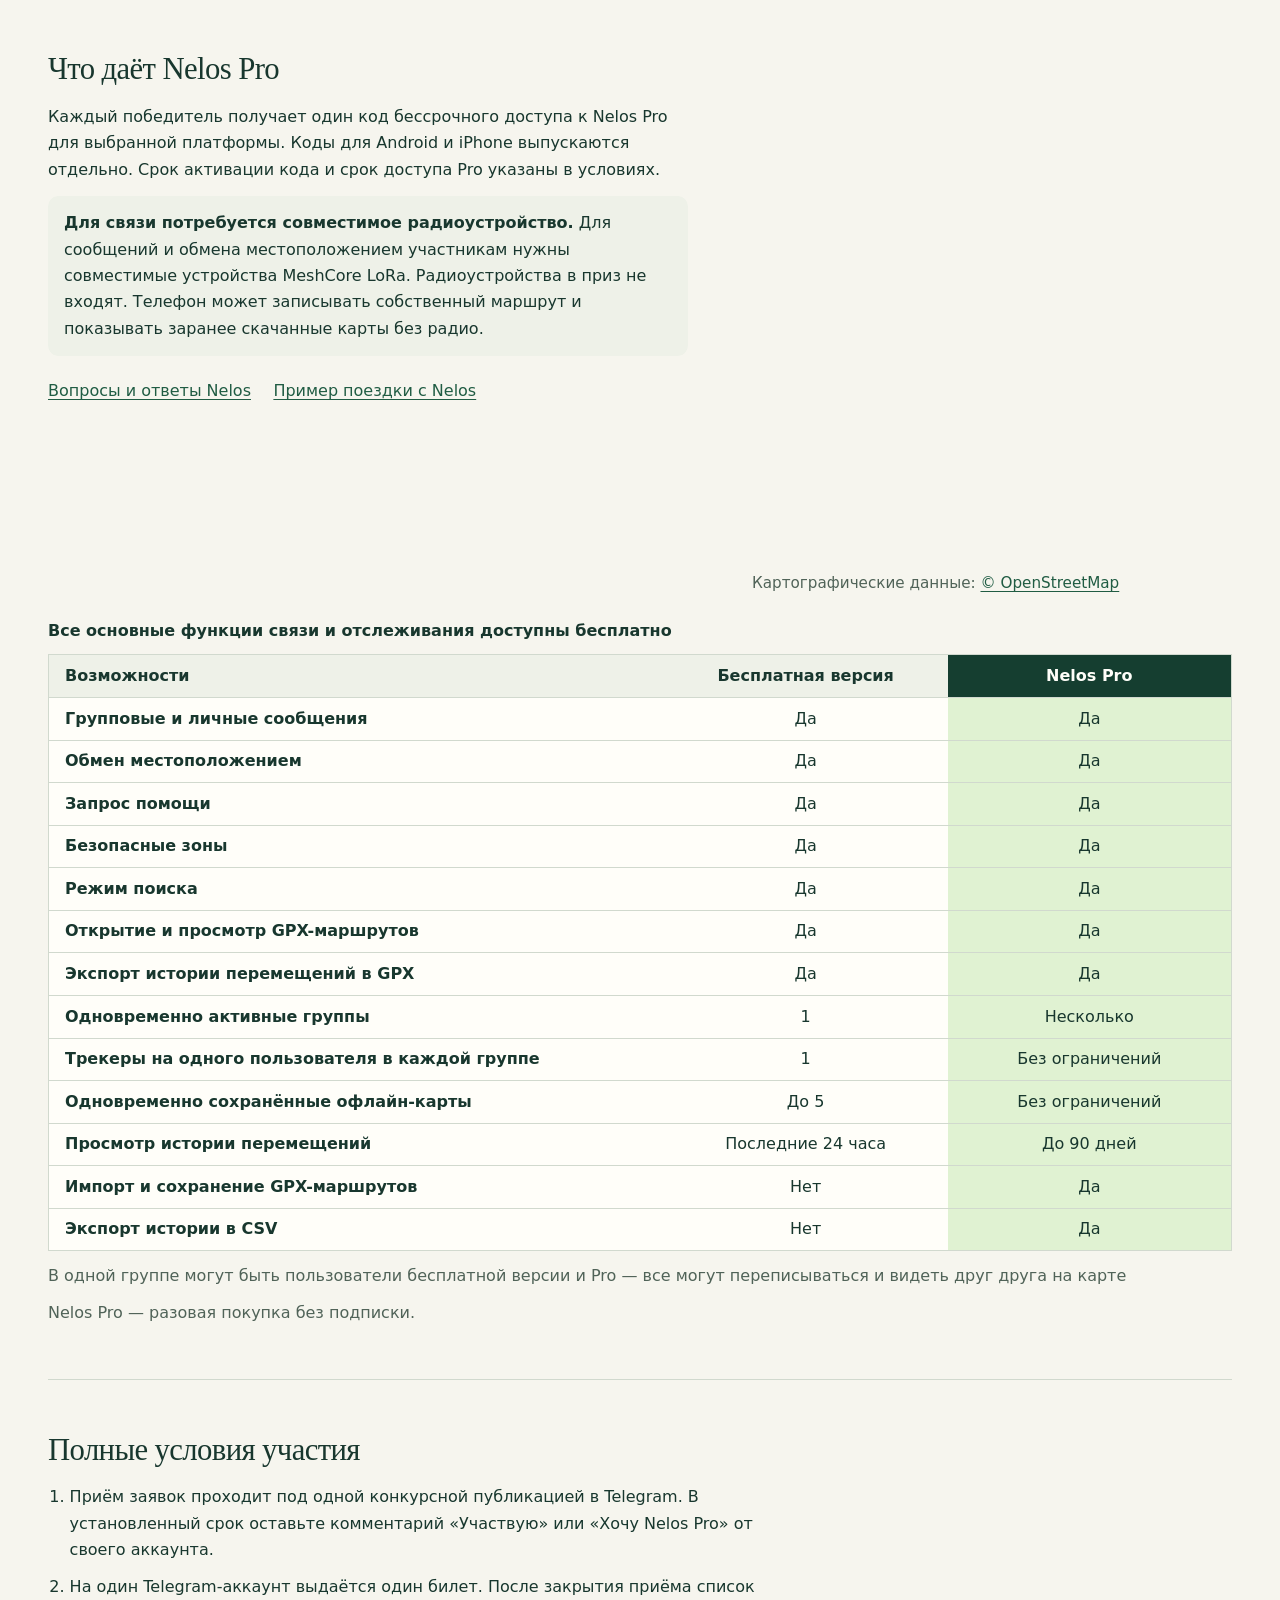
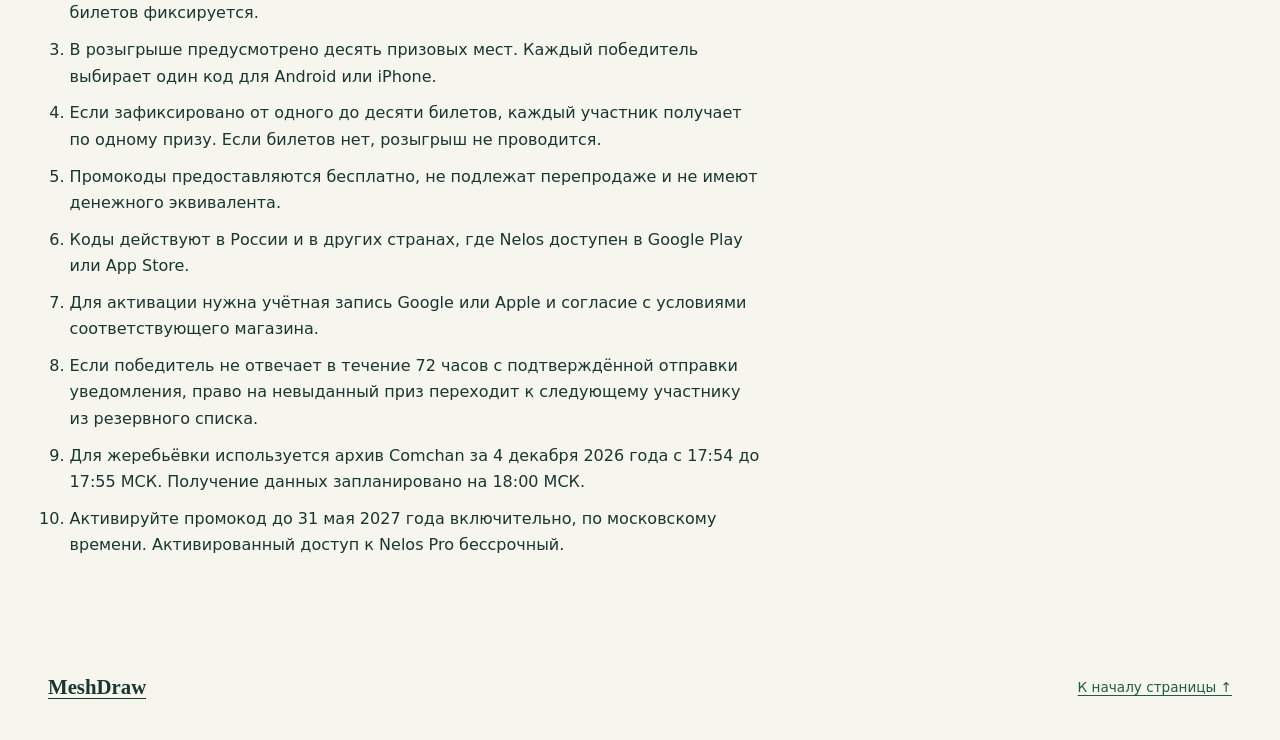
==== commit 65387c45: "Publish the approved Nelos Free and Pro comparison" ====
--- a/docs/contests/nelos-pro/index.html
+++ b/docs/contests/nelos-pro/index.html
@@ -86,13 +86,42 @@
       <div class="nelos-prize-copy">
         <h2 id="prize-title">Что даёт Nelos Pro</h2>
         <p>Каждый победитель получает один код бессрочного доступа к Nelos Pro для выбранной платформы. Коды для Android и iPhone выпускаются отдельно. Срок активации кода и срок доступа Pro указаны в условиях.</p>
-        <ul class="nelos-features">
-          <li><strong>Несколько групп на одной карте.</strong> Можно одновременно видеть выбранные группы и переключать их видимость.</li>
-          <li><strong>История перемещений до 90 дней.</strong> Маршруты видны по сохранённым на устройстве данным.</li>
-          <li><strong>Офлайн-карты, трекеры и GPX.</strong> Pro позволяет скачивать карты и добавлять трекеры в группу без лимитов, импортировать и сохранять GPX-маршруты.</li>
-        </ul>
         <p class="nelos-hardware"><strong>Для связи потребуется совместимое радиоустройство.</strong> Для сообщений и обмена местоположением участникам нужны совместимые устройства MeshCore LoRa. Радиоустройства в приз не входят. Телефон может записывать собственный маршрут и показывать заранее скачанные карты без радио.</p>
         <p class="nelos-product-links"><a href="https://nelos.app/ru/faq/" rel="noreferrer">Вопросы и ответы Nelos</a> <a href="https://nelos.app/ru/field/life360-vietnam-motorcycle-road-trip/" rel="noreferrer">Пример поездки с Nelos</a></p>
+      </div>
+      <div class="nelos-comparison">
+        <table aria-describedby="nelos-comparison-note">
+          <caption>Все основные функции связи и отслеживания доступны бесплатно</caption>
+          <colgroup>
+            <col class="nelos-comparison-feature">
+            <col>
+            <col class="nelos-comparison-pro">
+          </colgroup>
+          <thead>
+            <tr>
+              <th scope="col">Возможности</th>
+              <th scope="col">Бесплатная версия</th>
+              <th scope="col">Nelos Pro</th>
+            </tr>
+          </thead>
+          <tbody>
+            <tr><th scope="row">Групповые и личные сообщения</th><td>Да</td><td>Да</td></tr>
+            <tr><th scope="row">Обмен местоположением</th><td>Да</td><td>Да</td></tr>
+            <tr><th scope="row">Запрос помощи</th><td>Да</td><td>Да</td></tr>
+            <tr><th scope="row">Безопасные зоны</th><td>Да</td><td>Да</td></tr>
+            <tr><th scope="row">Режим поиска</th><td>Да</td><td>Да</td></tr>
+            <tr><th scope="row">Открытие и просмотр GPX-маршрутов</th><td>Да</td><td>Да</td></tr>
+            <tr><th scope="row">Экспорт истории перемещений в GPX</th><td>Да</td><td>Да</td></tr>
+            <tr><th scope="row">Одновременно активные группы</th><td>1</td><td>Несколько</td></tr>
+            <tr><th scope="row">Трекеры на одного пользователя в каждой группе</th><td>1</td><td>Без ограничений</td></tr>
+            <tr><th scope="row">Одновременно сохранённые офлайн-карты</th><td>До 5</td><td>Без ограничений</td></tr>
+            <tr><th scope="row">Просмотр истории перемещений</th><td>Последние 24 часа</td><td>До 90 дней</td></tr>
+            <tr><th scope="row">Импорт и сохранение GPX-маршрутов</th><td>Нет</td><td>Да</td></tr>
+            <tr><th scope="row">Экспорт истории в CSV</th><td>Нет</td><td>Да</td></tr>
+          </tbody>
+        </table>
+        <p>В одной группе могут быть пользователи бесплатной версии и Pro — все могут переписываться и видеть друг друга на карте</p>
+        <p id="nelos-comparison-note">Nelos Pro — разовая покупка без подписки.</p>
       </div>
       <div class="nelos-gallery">
         <figure>
--- a/docs/contests/nelos-pro/nelos.css
+++ b/docs/contests/nelos-pro/nelos.css
@@ -47,16 +47,46 @@
   display: grid;
   grid-template-columns: minmax(0, 1.2fr) minmax(0, .9fr);
   column-gap: clamp(2rem, 5vw, 5rem);
+  row-gap: 1.5rem;
   align-items: start;
 }
 
-.nelos-features, .nelos-rules ol { padding-inline-start: 1.35rem; }
-.nelos-features li + li, .nelos-rules li + li { margin-top: .65rem; }
+.nelos-rules ol { padding-inline-start: 1.35rem; }
+.nelos-rules li + li { margin-top: .65rem; }
 .nelos-hardware { background: var(--hint); padding: .9rem 1rem; border-radius: .65rem; }
 .nelos-product-links { display: flex; flex-wrap: wrap; gap: .25rem 1.4rem; }
 .nelos-product-links a { display: inline-flex; align-items: center; min-height: 44px; }
 
-.nelos-gallery { display: grid; grid-template-columns: repeat(2, minmax(0, 1fr)); gap: clamp(.7rem, 2vw, 1.25rem); }
+.nelos-comparison { grid-column: 1 / -1; min-width: 0; }
+.nelos-comparison table {
+  width: 100%;
+  table-layout: fixed;
+  border: 1px solid var(--line);
+  border-collapse: collapse;
+  background: var(--surface);
+  line-height: 1.4;
+}
+.nelos-comparison caption {
+  margin-bottom: .75rem;
+  text-align: start;
+  font-weight: 650;
+}
+.nelos-comparison-feature { width: 52%; }
+.nelos-comparison-pro { background: var(--mint); }
+.nelos-comparison th,
+.nelos-comparison td {
+  padding: .6rem clamp(.45rem, 1.6vw, 1rem);
+  border-bottom: 1px solid var(--line);
+  overflow-wrap: anywhere;
+  text-align: center;
+}
+.nelos-comparison th:first-child { text-align: start; }
+.nelos-comparison thead th { background: var(--hint); }
+.nelos-comparison thead th:last-child { background: var(--forest); color: var(--surface); }
+.nelos-comparison tbody th { font-weight: 550; }
+.nelos-comparison p { margin-top: .7rem; color: var(--muted); }
+
+.nelos-gallery { grid-column: 2; grid-row: 1; display: grid; grid-template-columns: repeat(2, minmax(0, 1fr)); gap: clamp(.7rem, 2vw, 1.25rem); }
 .nelos-gallery img { display: block; width: 100%; height: auto; border-radius: .65rem; }
 .nelos-attribution { grid-column: 1 / -1; margin: 0; color: var(--muted); font-size: .95rem; }
 .nelos-proof .result-panel h2 { margin-bottom: .85rem; }
@@ -66,12 +96,23 @@
 .nelos-rules ol { max-width: 70ch; }
 
 @media (max-width: 55rem) {
-  .nelos-prize { grid-template-columns: 1fr; row-gap: 1.5rem; }
-  .nelos-gallery { width: min(100%, 29rem); }
+  .nelos-prize { grid-template-columns: minmax(0, 1fr); }
+  .nelos-gallery { grid-column: auto; grid-row: auto; width: min(100%, 29rem); }
 }
 
 @media (max-width: 32rem) {
   .nelos-hero h1 { font-size: clamp(2rem, 9vw, 2.5rem); }
   .nelos-hero .prize { font-size: 1.05rem; margin-top: 1rem; }
   .nelos-entry { margin-top: 1.25rem; }
+  .nelos-comparison table { font-size: .875rem; }
+  .nelos-comparison-feature { width: 44%; }
+  .nelos-comparison-pro { width: 30%; }
+  .nelos-comparison th, .nelos-comparison td { padding-inline: .35rem; }
 }
+
+@media (max-width: 22rem) {
+  .nelos-comparison table { width: calc(100% + 1rem); margin-inline: -.5rem; font-size: .8125rem; }
+  .nelos-comparison caption { padding-inline: .5rem; font-size: .875rem; }
+  .nelos-comparison-pro { width: 29%; }
+  .nelos-comparison th, .nelos-comparison td { padding-inline: .2rem; }
+}
